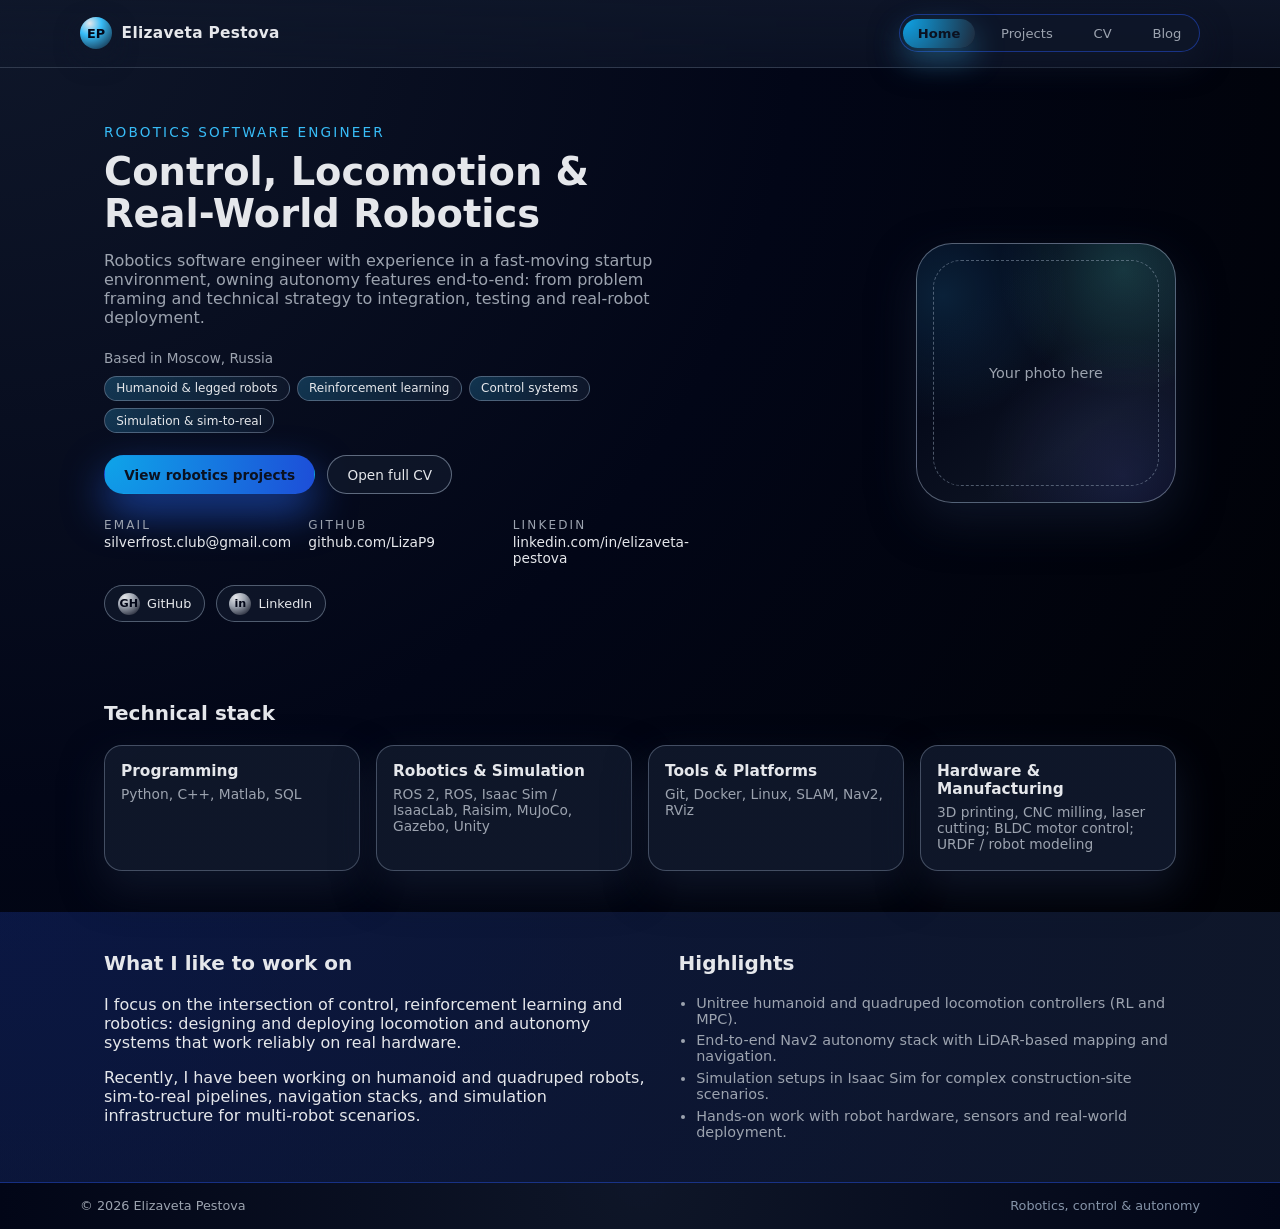
==== index.html @ 4b264453 "Add personal site pages" ====
<!DOCTYPE html>
<html lang="en">
  <head>
    <meta charset="UTF-8" />
    <meta name="viewport" content="width=device-width, initial-scale=1.0" />
    <title>Elizaveta Pestova | Robotics Software Engineer</title>
    <link rel="stylesheet" href="assets/css/style.css" />
  </head>
  <body>
    <header class="site-header">
      <div class="container header-content">
        <div class="logo">
          <span class="logo-mark">EP</span>
          <span class="logo-text">Elizaveta Pestova</span>
        </div>
        <nav class="main-nav">
          <a href="index.html" class="nav-link active">Home</a>
          <a href="projects.html" class="nav-link">Projects</a>
          <a href="cv.html" class="nav-link">CV</a>
          <a href="blog.html" class="nav-link">Blog</a>
        </nav>
      </div>
    </header>

    <main>
      <section class="hero">
        <div class="container hero-content">
          <div class="hero-text">
            <p class="hero-kicker">Robotics Software Engineer</p>
            <h1>Control, Locomotion &amp; Real-World Robotics</h1>
            <p class="hero-summary">
              Robotics software engineer with experience in a fast-moving startup environment,
              owning autonomy features end-to-end: from problem framing and technical strategy
              to integration, testing and real-robot deployment.
            </p>
            <div class="hero-meta">
              <div class="hero-location">Based in Moscow, Russia</div>
              <div class="hero-tags">
                <span class="tag">Humanoid &amp; legged robots</span>
                <span class="tag">Reinforcement learning</span>
                <span class="tag">Control systems</span>
                <span class="tag">Simulation &amp; sim-to-real</span>
              </div>
            </div>
            <div class="hero-actions">
              <a href="projects.html" class="btn primary">View robotics projects</a>
              <a href="cv.html" class="btn secondary">Open full CV</a>
            </div>
            <div class="hero-contact">
              <div class="contact-item">
                <span class="contact-label">Email</span>
                <a href="mailto:silverfrost.club@gmail.com" class="contact-value">
                  silverfrost.club@gmail.com
                </a>
              </div>
              <div class="contact-item">
                <span class="contact-label">GitHub</span>
                <a
                  href="https://github.com/LizaP9"
                  target="_blank"
                  rel="noopener noreferrer"
                  class="contact-value"
                >
                  github.com/LizaP9
                </a>
              </div>
              <div class="contact-item">
                <span class="contact-label">LinkedIn</span>
                <a
                  href="https://www.linkedin.com/in/elizaveta-pestova"
                  target="_blank"
                  rel="noopener noreferrer"
                  class="contact-value"
                >
                  linkedin.com/in/elizaveta-pestova
                </a>
              </div>
            </div>
            <div class="social-links">
              <a
                href="https://github.com/LizaP9"
                target="_blank"
                rel="noopener noreferrer"
                class="icon-link"
                aria-label="GitHub"
              >
                <span class="icon-circle">GH</span>
                <span class="icon-text">GitHub</span>
              </a>
              <a
                href="https://www.linkedin.com/in/elizaveta-pestova"
                target="_blank"
                rel="noopener noreferrer"
                class="icon-link"
                aria-label="LinkedIn"
              >
                <span class="icon-circle">in</span>
                <span class="icon-text">LinkedIn</span>
              </a>
            </div>
          </div>
          <div class="hero-photo-wrapper">
            <div class="hero-photo-placeholder">
              <span>Your photo here</span>
            </div>
          </div>
        </div>
      </section>

      <section class="section" id="stack">
        <div class="container">
          <h2 class="section-title">Technical stack</h2>
          <div class="stack-grid">
            <div class="stack-card">
              <h3>Programming</h3>
              <p>Python, C++, Matlab, SQL</p>
            </div>
            <div class="stack-card">
              <h3>Robotics &amp; Simulation</h3>
              <p>ROS 2, ROS, Isaac Sim / IsaacLab, Raisim, MuJoCo, Gazebo, Unity</p>
            </div>
            <div class="stack-card">
              <h3>Tools &amp; Platforms</h3>
              <p>Git, Docker, Linux, SLAM, Nav2, RViz</p>
            </div>
            <div class="stack-card">
              <h3>Hardware &amp; Manufacturing</h3>
              <p>3D printing, CNC milling, laser cutting; BLDC motor control; URDF / robot modeling</p>
            </div>
          </div>
        </div>
      </section>

      <section class="section section-muted">
        <div class="container two-column">
          <div>
            <h2 class="section-title">What I like to work on</h2>
            <p>
              I focus on the intersection of control, reinforcement learning and robotics: designing
              and deploying locomotion and autonomy systems that work reliably on real hardware.
            </p>
            <p>
              Recently, I have been working on humanoid and quadruped robots, sim-to-real pipelines,
              navigation stacks, and simulation infrastructure for multi-robot scenarios.
            </p>
          </div>
          <div>
            <h2 class="section-title">Highlights</h2>
            <ul class="highlights-list">
              <li>Unitree humanoid and quadruped locomotion controllers (RL and MPC).</li>
              <li>End-to-end Nav2 autonomy stack with LiDAR-based mapping and navigation.</li>
              <li>Simulation setups in Isaac Sim for complex construction-site scenarios.</li>
              <li>Hands-on work with robot hardware, sensors and real-world deployment.</li>
            </ul>
          </div>
        </div>
      </section>
    </main>

    <footer class="site-footer">
      <div class="container footer-content">
        <span>&copy; <span id="year"></span> Elizaveta Pestova</span>
        <span class="footer-note">Robotics, control &amp; autonomy</span>
      </div>
    </footer>

    <script>
      const yearEl = document.getElementById("year");
      if (yearEl) {
        yearEl.textContent = new Date().getFullYear();
      }
    </script>
  </body>
</html>
---- assets/css/style.css ----
:root {
  --bg: #050816;
  --bg-elevated: #0b1020;
  --bg-muted: #0f172a;
  --accent: #38bdf8;
  --accent-soft: rgba(56, 189, 248, 0.12);
  --accent-strong: #0ea5e9;
  --text: #e5e7eb;
  --text-muted: #9ca3af;
  --border-subtle: rgba(148, 163, 184, 0.3);
  --shadow-soft: 0 18px 45px rgba(15, 23, 42, 0.85);
  --radius-lg: 18px;
  --radius-full: 999px;
}

*,
*::before,
*::after {
  box-sizing: border-box;
}

html,
body {
  margin: 0;
  padding: 0;
  font-family: system-ui, -apple-system, BlinkMacSystemFont, "SF Pro Text", sans-serif;
  background: radial-gradient(circle at top left, #0f172a 0, #020617 45%, #000 100%);
  color: var(--text);
  -webkit-font-smoothing: antialiased;
}

body {
  min-height: 100vh;
  display: flex;
  flex-direction: column;
}

a {
  color: var(--accent);
  text-decoration: none;
}

a:hover {
  text-decoration: underline;
}

.container {
  width: 100%;
  max-width: 1120px;
  margin: 0 auto;
  padding: 0 1.5rem;
}

.site-header {
  position: sticky;
  top: 0;
  z-index: 20;
  backdrop-filter: blur(20px);
  background: linear-gradient(to bottom, rgba(15, 23, 42, 0.9), rgba(15, 23, 42, 0.65));
  border-bottom: 1px solid rgba(148, 163, 184, 0.25);
}

.header-content {
  display: flex;
  align-items: center;
  justify-content: space-between;
  padding: 0.9rem 0;
}

.logo {
  display: flex;
  align-items: center;
  gap: 0.6rem;
}

.logo-mark {
  width: 32px;
  height: 32px;
  border-radius: var(--radius-full);
  background: radial-gradient(circle at 30% 20%, #e5e7eb, #38bdf8 35%, #0f172a 100%);
  display: flex;
  align-items: center;
  justify-content: center;
  font-size: 0.8rem;
  font-weight: 700;
  color: #020617;
  box-shadow: 0 0 0 1px rgba(15, 23, 42, 0.8), 0 10px 25px rgba(15, 23, 42, 0.9);
}

.logo-text {
  font-weight: 600;
  letter-spacing: 0.02em;
  font-size: 0.96rem;
}

.main-nav {
  display: flex;
  gap: 0.75rem;
  padding: 0.2rem;
  border-radius: var(--radius-full);
  background: rgba(15, 23, 42, 0.85);
  border: 1px solid rgba(30, 64, 175, 0.7);
  box-shadow: 0 12px 30px rgba(15, 23, 42, 0.9);
}

.nav-link {
  position: relative;
  padding: 0.45rem 0.9rem;
  border-radius: 999px;
  font-size: 0.82rem;
  color: var(--text-muted);
  text-decoration: none;
  transition: color 0.18s ease, background 0.18s ease, transform 0.18s ease;
}

.nav-link:hover {
  color: var(--text);
  background: rgba(15, 23, 42, 0.9);
  transform: translateY(-1px);
}

.nav-link.active {
  background: radial-gradient(circle at top left, var(--accent-strong), #1e293b);
  color: #0b1120;
  font-weight: 600;
  box-shadow: 0 12px 30px rgba(56, 189, 248, 0.35);
}

.hero {
  padding: 3.5rem 0 2.5rem;
}

.hero-content {
  display: grid;
  grid-template-columns: minmax(0, 3fr) minmax(0, 2.2fr);
  gap: 2.75rem;
  align-items: center;
}

.hero-kicker {
  font-size: 0.85rem;
  text-transform: uppercase;
  letter-spacing: 0.16em;
  color: var(--accent);
  margin: 0 0 0.7rem;
}

.hero h1 {
  font-size: clamp(2.1rem, 3vw, 2.6rem);
  line-height: 1.1;
  margin: 0 0 1rem;
}

.hero-summary {
  margin: 0 0 1.4rem;
  color: var(--text-muted);
  max-width: 36rem;
}

.hero-meta {
  margin-bottom: 1.4rem;
}

.hero-location {
  font-size: 0.85rem;
  color: var(--text-muted);
  margin-bottom: 0.65rem;
}

.hero-tags {
  display: flex;
  flex-wrap: wrap;
  gap: 0.45rem;
}

.tag {
  padding: 0.28rem 0.7rem;
  border-radius: 999px;
  border: 1px solid rgba(148, 163, 184, 0.45);
  background: radial-gradient(circle at top left, rgba(56, 189, 248, 0.24), rgba(15, 23, 42, 0.95));
  font-size: 0.75rem;
  color: var(--text);
}

.hero-actions {
  display: flex;
  flex-wrap: wrap;
  gap: 0.75rem;
  margin-bottom: 1.5rem;
}

.btn {
  display: inline-flex;
  align-items: center;
  justify-content: center;
  padding: 0.65rem 1.2rem;
  border-radius: 999px;
  font-size: 0.85rem;
  border: 1px solid transparent;
  cursor: pointer;
  text-decoration: none;
  transition: transform 0.18s ease, box-shadow 0.18s ease, background 0.18s ease, border-color 0.18s ease;
}

.btn.primary {
  background: radial-gradient(circle at top left, var(--accent-strong), #1d4ed8);
  color: #0b1120;
  font-weight: 600;
  box-shadow: 0 18px 40px rgba(37, 99, 235, 0.6);
}

.btn.primary:hover {
  transform: translateY(-1px);
  box-shadow: 0 22px 50px rgba(37, 99, 235, 0.75);
}

.btn.secondary {
  background: rgba(15, 23, 42, 0.9);
  color: var(--text);
  border-color: rgba(148, 163, 184, 0.6);
}

.btn.secondary:hover {
  background: rgba(15, 23, 42, 1);
  transform: translateY(-1px);
  box-shadow: 0 14px 32px rgba(15, 23, 42, 0.8);
}

.hero-contact {
  display: grid;
  grid-template-columns: repeat(auto-fit, minmax(180px, 1fr));
  gap: 0.75rem 1.25rem;
  margin-bottom: 1.2rem;
}

.contact-item {
  display: flex;
  flex-direction: column;
  gap: 0.1rem;
}

.contact-label {
  font-size: 0.75rem;
  text-transform: uppercase;
  letter-spacing: 0.18em;
  color: var(--text-muted);
}

.contact-value {
  font-size: 0.86rem;
  color: var(--text);
}

.social-links {
  display: flex;
  flex-wrap: wrap;
  gap: 0.65rem;
}

.icon-link {
  display: inline-flex;
  align-items: center;
  gap: 0.45rem;
  padding: 0.42rem 0.8rem;
  border-radius: 999px;
  background: rgba(15, 23, 42, 0.9);
  border: 1px solid rgba(148, 163, 184, 0.5);
  text-decoration: none;
  font-size: 0.8rem;
  color: var(--text);
  transition: background 0.18s ease, transform 0.18s ease, box-shadow 0.18s ease;
}

.icon-link:hover {
  background: rgba(15, 23, 42, 1);
  transform: translateY(-1px);
  box-shadow: 0 12px 30px rgba(15, 23, 42, 0.9);
}

.icon-circle {
  width: 22px;
  height: 22px;
  border-radius: 999px;
  background: radial-gradient(circle at 30% 20%, #e5e7eb, #9ca3af 40%, #020617 100%);
  display: flex;
  align-items: center;
  justify-content: center;
  font-size: 0.7rem;
  font-weight: 700;
  color: #020617;
}

.icon-text {
  font-size: 0.8rem;
}

.hero-photo-wrapper {
  display: flex;
  justify-content: flex-end;
}

.hero-photo-placeholder {
  width: 260px;
  height: 260px;
  border-radius: 36px;
  background:
    radial-gradient(circle at 10% 20%, rgba(56, 189, 248, 0.15), transparent 40%),
    radial-gradient(circle at 80% 10%, rgba(94, 234, 212, 0.2), transparent 40%),
    radial-gradient(circle at 80% 90%, rgba(129, 140, 248, 0.15), transparent 45%),
    linear-gradient(145deg, #020617, #020617 22%, #0b1120 70%, #020617 100%);
  border: 1px solid rgba(148, 163, 184, 0.55);
  box-shadow: var(--shadow-soft);
  display: flex;
  align-items: center;
  justify-content: center;
  overflow: hidden;
  position: relative;
}

.hero-photo-placeholder::before {
  content: "";
  position: absolute;
  inset: 16px;
  border-radius: 28px;
  border: 1px dashed rgba(148, 163, 184, 0.5);
}

.hero-photo-placeholder span {
  position: relative;
  z-index: 1;
  font-size: 0.9rem;
  color: var(--text-muted);
}

.section {
  padding: 2.4rem 0 2.6rem;
}

.section-muted {
  background: radial-gradient(circle at top left, rgba(30, 64, 175, 0.3), rgba(15, 23, 42, 0.98));
}

.section-title {
  font-size: 1.25rem;
  margin: 0 0 1.25rem;
}

.stack-grid {
  display: grid;
  grid-template-columns: repeat(auto-fit, minmax(220px, 1fr));
  gap: 1rem;
}

.stack-card {
  border-radius: 18px;
  padding: 1rem 1rem 1.1rem;
  background: linear-gradient(145deg, rgba(15, 23, 42, 0.96), rgba(15, 23, 42, 0.98));
  border: 1px solid rgba(148, 163, 184, 0.4);
  box-shadow: 0 18px 40px rgba(15, 23, 42, 0.9);
}

.stack-card h3 {
  margin: 0 0 0.4rem;
  font-size: 0.96rem;
}

.stack-card p {
  margin: 0;
  font-size: 0.86rem;
  color: var(--text-muted);
}

.two-column {
  display: grid;
  grid-template-columns: minmax(0, 1.2fr) minmax(0, 1.1fr);
  gap: 2rem;
}

.highlights-list {
  padding-left: 1.1rem;
  margin: 0;
  color: var(--text-muted);
  font-size: 0.9rem;
}

.highlights-list li + li {
  margin-top: 0.35rem;
}

.page-hero {
  padding: 2.8rem 0 1.6rem;
}

.page-hero h1 {
  margin: 0 0 0.6rem;
  font-size: 1.8rem;
}

.page-hero-subtitle {
  margin: 0;
  max-width: 40rem;
  color: var(--text-muted);
}

.projects-grid {
  display: grid;
  grid-template-columns: repeat(auto-fit, minmax(260px, 1fr));
  gap: 1.5rem;
}

.project-card {
  border-radius: var(--radius-lg);
  background: linear-gradient(145deg, rgba(15, 23, 42, 0.95), rgba(15, 23, 42, 0.98));
  border: 1px solid rgba(148, 163, 184, 0.45);
  padding: 1.25rem 1.2rem 1.3rem;
  box-shadow: var(--shadow-soft);
}

.project-tag {
  display: inline-flex;
  align-items: center;
  justify-content: center;
  padding: 0.24rem 0.7rem;
  border-radius: 999px;
  font-size: 0.7rem;
  text-transform: uppercase;
  letter-spacing: 0.16em;
  background: rgba(56, 189, 248, 0.16);
  color: var(--accent);
  border: 1px solid rgba(56, 189, 248, 0.5);
  margin-bottom: 0.75rem;
}

.project-title {
  margin: 0 0 0.25rem;
  font-size: 1.1rem;
}

.project-subtitle {
  margin: 0 0 0.6rem;
  font-size: 0.88rem;
  color: var(--text-muted);
}

.project-card p {
  margin: 0 0 0.7rem;
  font-size: 0.9rem;
  color: var(--text-muted);
}

.project-points {
  margin: 0;
  padding-left: 1.1rem;
  font-size: 0.86rem;
  color: var(--text-muted);
}

.project-points li + li {
  margin-top: 0.35rem;
}

.cv-header-grid {
  display: grid;
  grid-template-columns: minmax(0, 1.7fr) minmax(0, 1.3fr);
  gap: 1.5rem;
  margin-top: 1.3rem;
}

.cv-name {
  font-size: 1.4rem;
  font-weight: 600;
}

.cv-role {
  font-size: 0.96rem;
  margin-top: 0.15rem;
}

.cv-location {
  font-size: 0.85rem;
  color: var(--text-muted);
  margin-top: 0.4rem;
}

.cv-contact {
  display: flex;
  flex-direction: column;
  gap: 0.18rem;
  font-size: 0.86rem;
}

.cv-section {
  max-width: 820px;
}

.cv-entry {
  padding: 1.1rem 1.1rem 1.1rem;
  border-radius: 16px;
  border: 1px solid rgba(148, 163, 184, 0.45);
  background: rgba(15, 23, 42, 0.9);
  box-shadow: 0 14px 36px rgba(15, 23, 42, 0.9);
}

.cv-entry + .cv-entry {
  margin-top: 0.9rem;
}

.cv-entry-header {
  display: flex;
  justify-content: space-between;
  gap: 1.5rem;
  margin-bottom: 0.45rem;
}

.cv-entry-company {
  font-size: 0.9rem;
  color: var(--text-muted);
}

.cv-entry-meta {
  font-size: 0.82rem;
  color: var(--text-muted);
  white-space: nowrap;
}

.cv-entry ul {
  margin: 0.25rem 0 0;
  padding-left: 1.1rem;
  font-size: 0.86rem;
  color: var(--text-muted);
}

.cv-entry ul li + li {
  margin-top: 0.3rem;
}

.publications-list {
  margin: 0;
  padding-left: 1.1rem;
  font-size: 0.88rem;
  color: var(--text-muted);
}

.publications-list li + li {
  margin-top: 0.4rem;
}

.pub-meta {
  display: block;
  font-size: 0.8rem;
  color: var(--accent);
}

.blog-list {
  display: grid;
  gap: 1.25rem;
  max-width: 860px;
}

.blog-card {
  border-radius: var(--radius-lg);
  background: linear-gradient(145deg, rgba(15, 23, 42, 0.95), rgba(15, 23, 42, 0.98));
  border: 1px solid rgba(148, 163, 184, 0.45);
  padding: 1.25rem 1.3rem 1.3rem;
  box-shadow: var(--shadow-soft);
}

.blog-card-featured {
  border-color: rgba(56, 189, 248, 0.65);
  box-shadow: 0 22px 50px rgba(8, 47, 73, 0.95);
}

.blog-meta {
  display: flex;
  flex-wrap: wrap;
  gap: 0.5rem;
  align-items: center;
  margin-bottom: 0.45rem;
}

.blog-date {
  font-size: 0.78rem;
  color: var(--text-muted);
}

.blog-tag {
  font-size: 0.72rem;
  padding: 0.2rem 0.6rem;
  border-radius: 999px;
  background: rgba(56, 189, 248, 0.18);
  color: var(--accent);
  border: 1px solid rgba(56, 189, 248, 0.5);
}

.blog-title {
  margin: 0 0 0.35rem;
  font-size: 1.05rem;
}

.blog-excerpt,
.blog-note {
  margin: 0;
  font-size: 0.9rem;
  color: var(--text-muted);
}

.blog-note {
  margin-top: 0.5rem;
  font-size: 0.85rem;
}

.blog-topics {
  margin: 0.4rem 0 0;
  padding-left: 1.1rem;
  font-size: 0.88rem;
  color: var(--text-muted);
}

.blog-topics li + li {
  margin-top: 0.3rem;
}

.site-footer {
  margin-top: auto;
  border-top: 1px solid rgba(30, 64, 175, 0.7);
  background: radial-gradient(circle at top, rgba(15, 23, 42, 0.95), #020617);
}

.footer-content {
  display: flex;
  align-items: center;
  justify-content: space-between;
  padding: 0.9rem 0 1rem;
  font-size: 0.8rem;
  color: var(--text-muted);
}

.footer-note {
  color: rgba(148, 163, 184, 0.9);
}

@media (max-width: 900px) {
  .hero-content {
    grid-template-columns: minmax(0, 1fr);
  }

  .hero-photo-wrapper {
    order: -1;
    justify-content: flex-start;
  }

  .hero-photo-placeholder {
    width: 220px;
    height: 220px;
  }

  .cv-header-grid {
    grid-template-columns: minmax(0, 1fr);
  }

  .two-column {
    grid-template-columns: minmax(0, 1fr);
  }
}

@media (max-width: 720px) {
  .header-content {
    flex-direction: row;
    align-items: center;
    gap: 0.75rem;
  }

  .main-nav {
    gap: 0.2rem;
  }

  .nav-link {
    padding: 0.38rem 0.7rem;
    font-size: 0.78rem;
  }

  .hero {
    padding-top: 2.6rem;
  }

  .footer-content {
    flex-direction: column;
    gap: 0.25rem;
    text-align: center;
  }
}

@media (max-width: 480px) {
  .hero-actions {
    flex-direction: column;
  }

  .hero-contact {
    grid-template-columns: minmax(0, 1fr);
  }

  .site-header {
    position: static;
  }
}
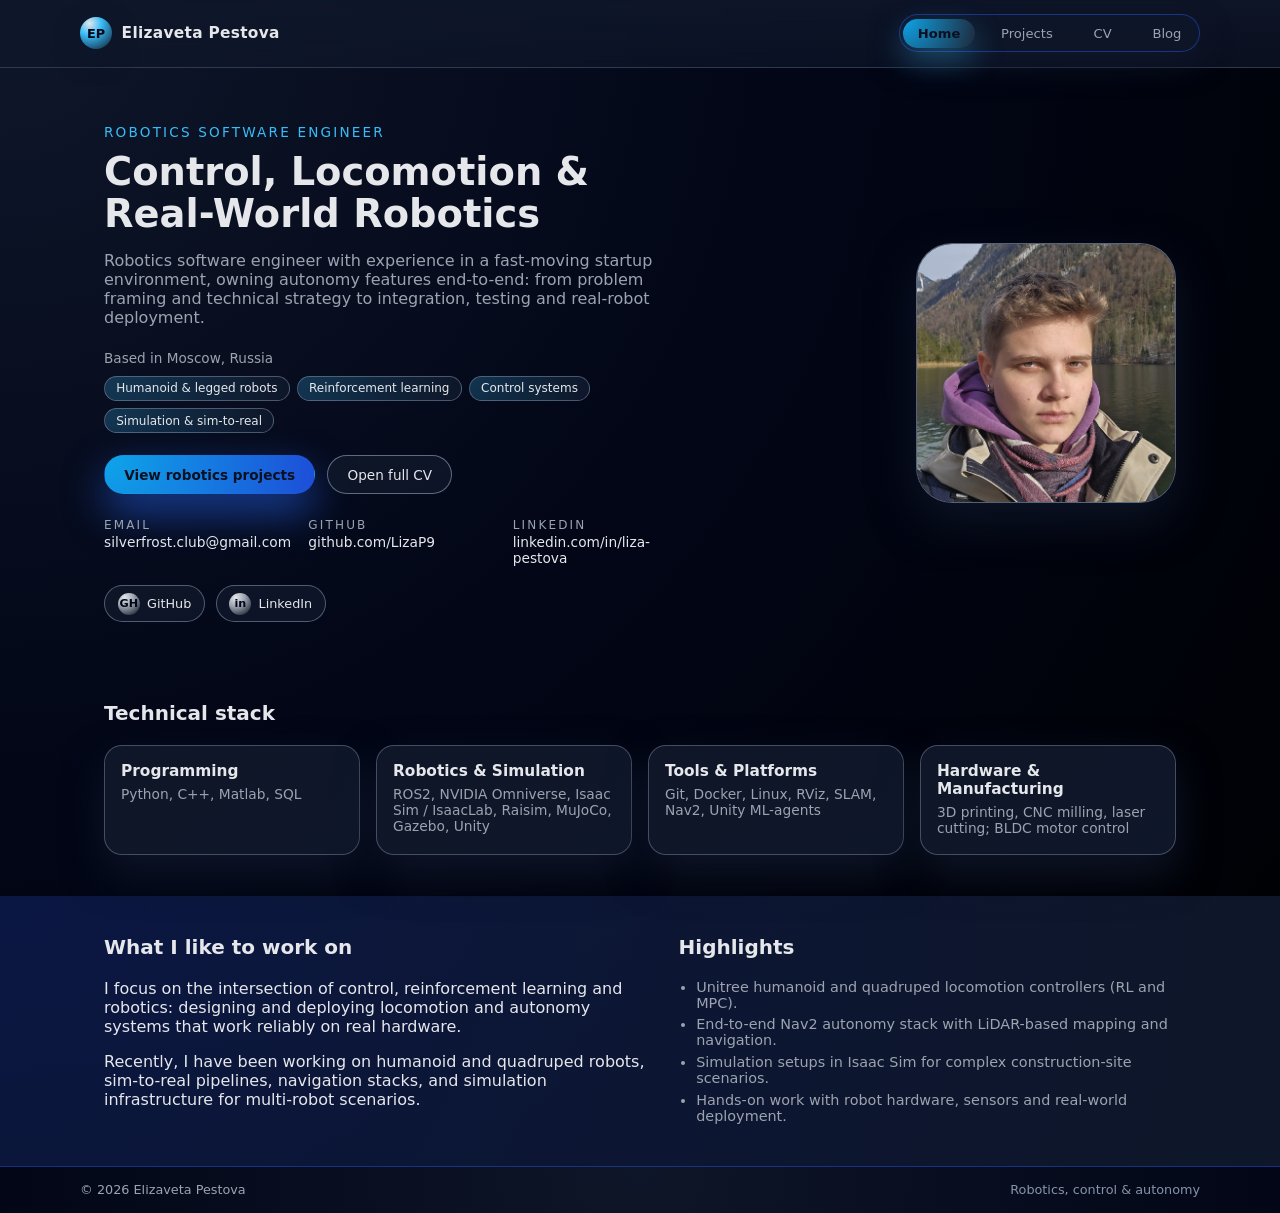
==== commit dcf014bb: "Improved describtion, fixed links and added photo" ====
--- a/index.html
+++ b/index.html
@@ -67,12 +67,12 @@
               <div class="contact-item">
                 <span class="contact-label">LinkedIn</span>
                 <a
-                  href="https://www.linkedin.com/in/elizaveta-pestova"
+                  href="https://www.linkedin.com/in/liza-pestova"
                   target="_blank"
                   rel="noopener noreferrer"
                   class="contact-value"
                 >
-                  linkedin.com/in/elizaveta-pestova
+                  linkedin.com/in/liza-pestova
                 </a>
               </div>
             </div>
@@ -88,7 +88,7 @@
                 <span class="icon-text">GitHub</span>
               </a>
               <a
-                href="https://www.linkedin.com/in/elizaveta-pestova"
+                href="https://www.linkedin.com/in/liza-pestova"
                 target="_blank"
                 rel="noopener noreferrer"
                 class="icon-link"
@@ -101,7 +101,11 @@
           </div>
           <div class="hero-photo-wrapper">
             <div class="hero-photo-placeholder">
-              <span>Your photo here</span>
+              <img
+                src="assets/css/photo 2.jpg"
+                alt="Elizaveta Pestova"
+                class="hero-photo"
+              />
             </div>
           </div>
         </div>
@@ -117,15 +121,15 @@
             </div>
             <div class="stack-card">
               <h3>Robotics &amp; Simulation</h3>
-              <p>ROS 2, ROS, Isaac Sim / IsaacLab, Raisim, MuJoCo, Gazebo, Unity</p>
+              <p>ROS2, NVIDIA Omniverse, Isaac Sim / IsaacLab, Raisim, MuJoCo, Gazebo, Unity</p>
             </div>
             <div class="stack-card">
               <h3>Tools &amp; Platforms</h3>
-              <p>Git, Docker, Linux, SLAM, Nav2, RViz</p>
+              <p>Git, Docker, Linux, RViz, SLAM, Nav2, Unity ML-agents</p>
             </div>
             <div class="stack-card">
               <h3>Hardware &amp; Manufacturing</h3>
-              <p>3D printing, CNC milling, laser cutting; BLDC motor control; URDF / robot modeling</p>
+              <p>3D printing, CNC milling, laser cutting; BLDC motor control</p>
             </div>
           </div>
         </div>
--- a/assets/css/style.css
+++ b/assets/css/style.css
@@ -332,6 +332,15 @@
   color: var(--text-muted);
 }
 
+.hero-photo-placeholder img.hero-photo {
+  width: 100%;
+  height: 100%;
+  object-fit: cover;
+  border-radius: 32px;
+  position: relative;
+  z-index: 1;
+}
+
 .section {
   padding: 2.4rem 0 2.6rem;
 }
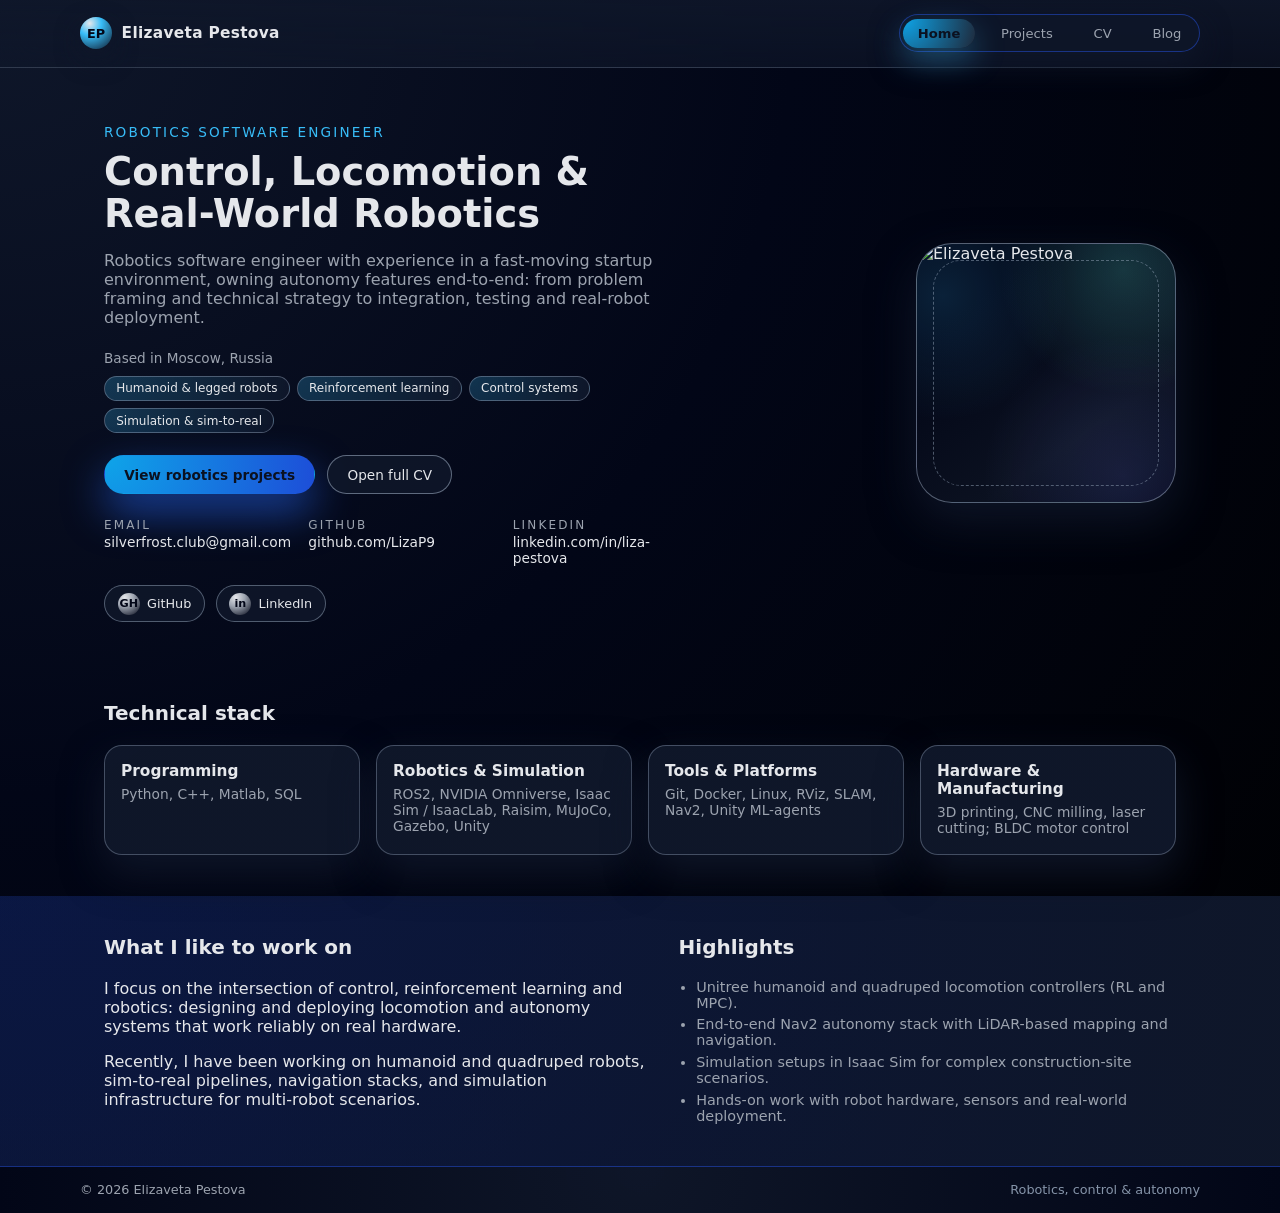
==== commit 6102b7a6: "new photo" ====
--- a/index.html
+++ b/index.html
@@ -102,7 +102,7 @@
           <div class="hero-photo-wrapper">
             <div class="hero-photo-placeholder">
               <img
-                src="assets/css/photo 2.jpg"
+                src="assets/css/photo 1.jpg"
                 alt="Elizaveta Pestova"
                 class="hero-photo"
               />
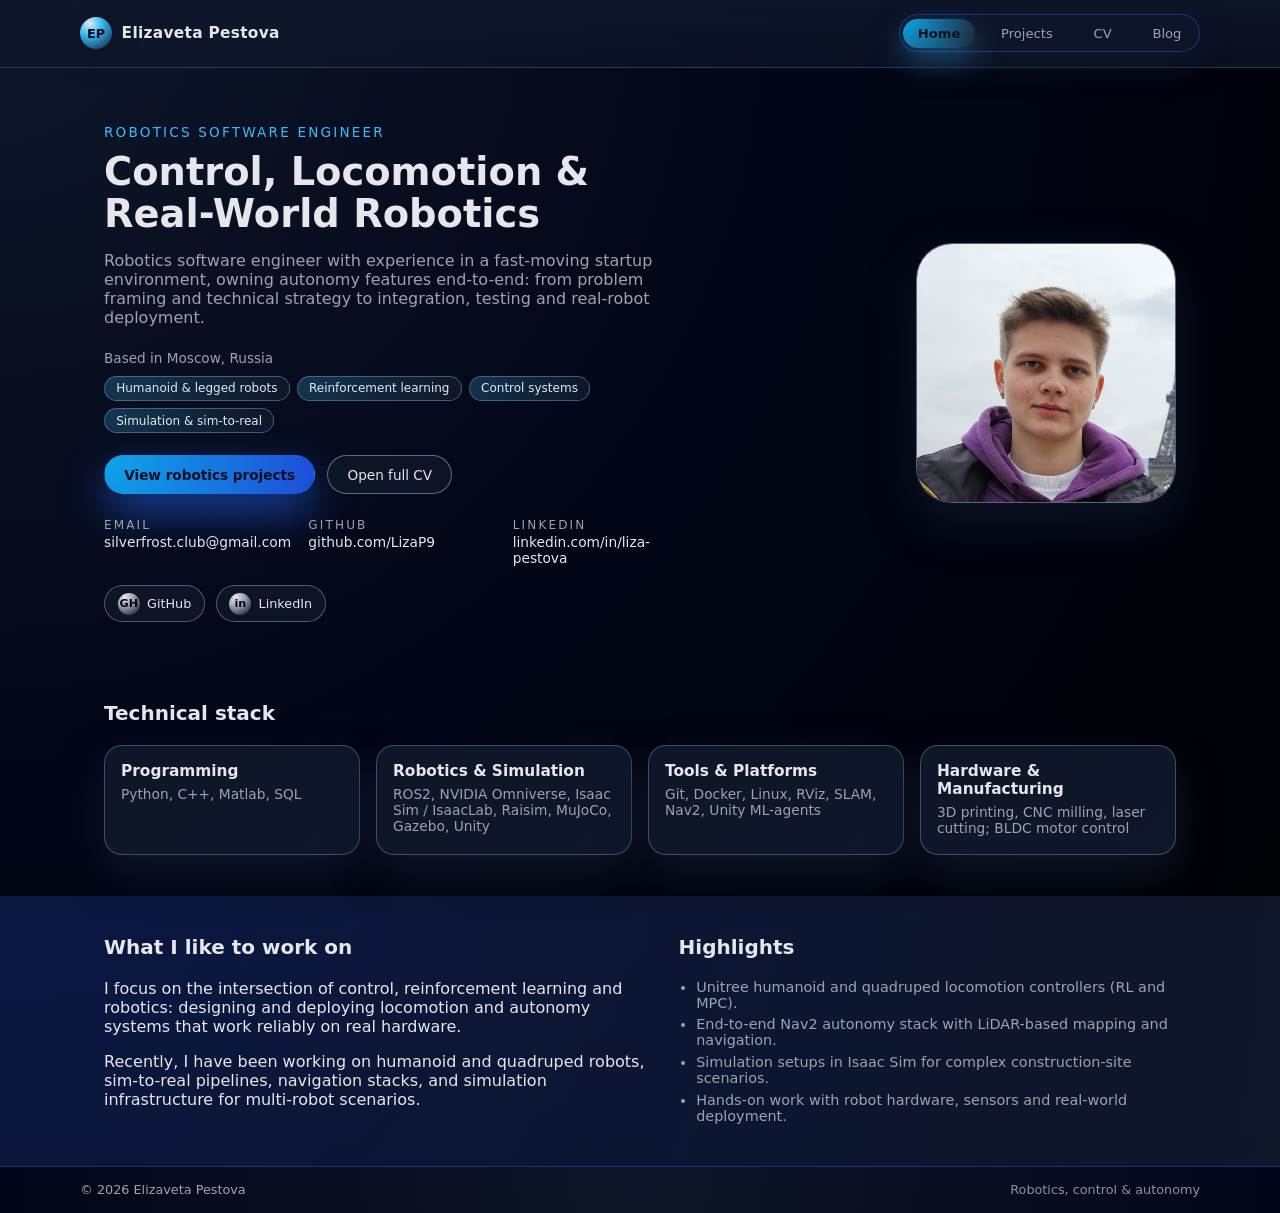
==== commit ac0b2e53: "ашч photo" ====
--- a/index.html
+++ b/index.html
@@ -101,11 +101,7 @@
           </div>
           <div class="hero-photo-wrapper">
             <div class="hero-photo-placeholder">
-              <img
-                src="assets/css/photo 1.jpg"
-                alt="Elizaveta Pestova"
-                class="hero-photo"
-              />
+              <img src="assets/photo 1.jpg" alt="Elizaveta Pestova" class="hero-photo" />
             </div>
           </div>
         </div>
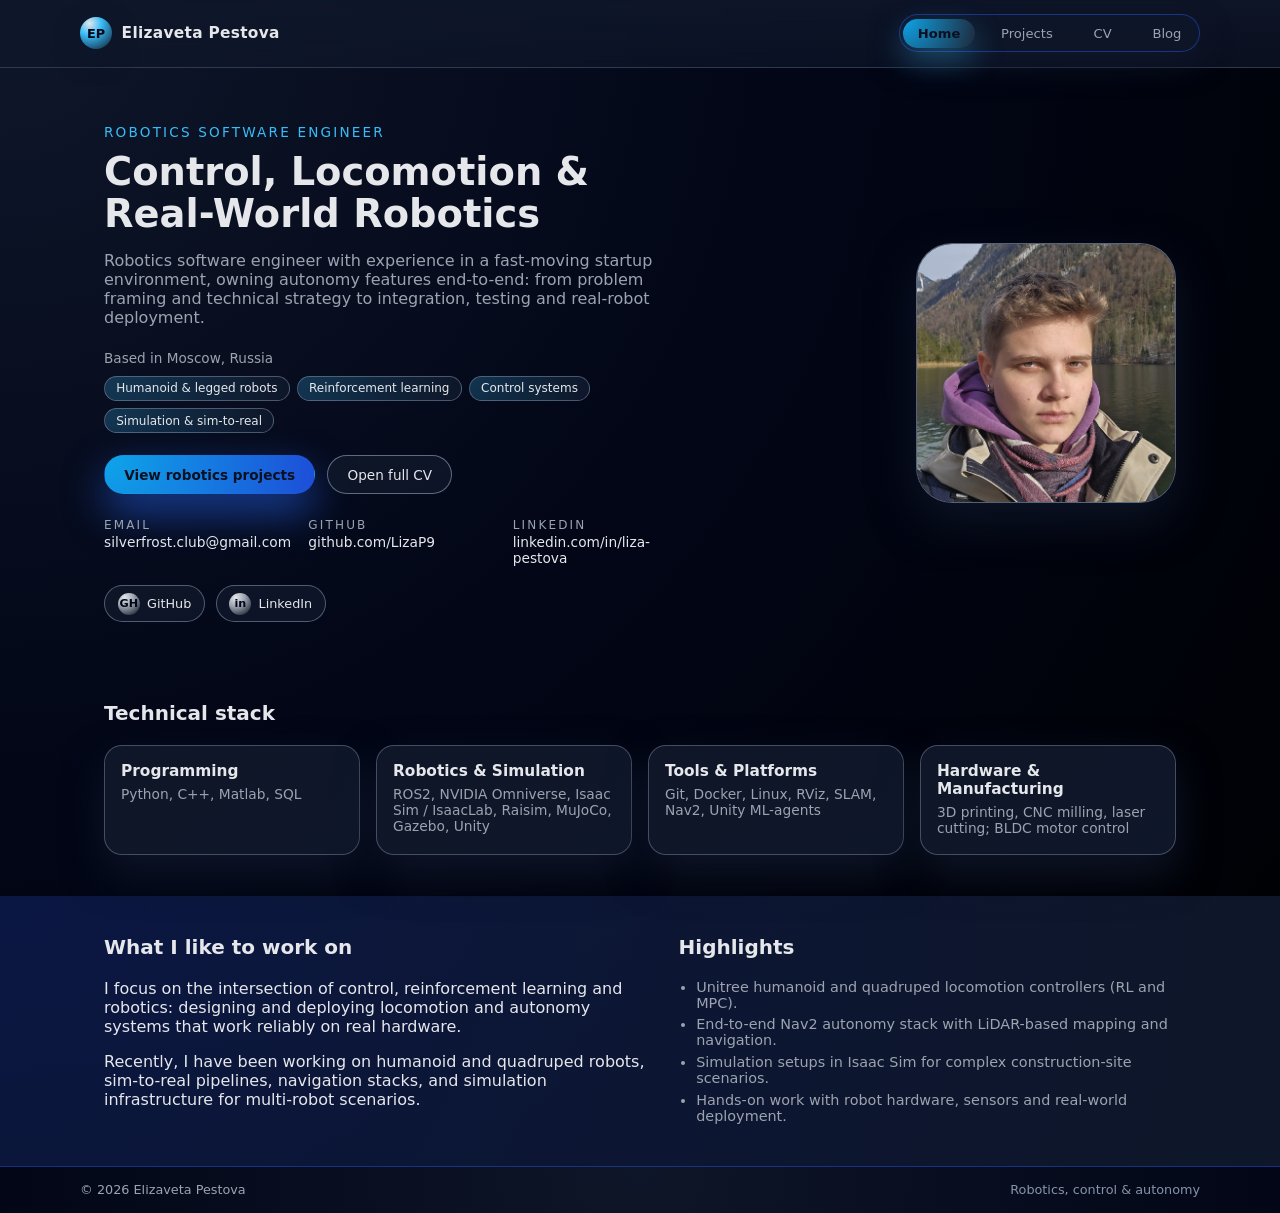
==== commit 882e07dd: "fix photo" ====
--- a/index.html
+++ b/index.html
@@ -101,7 +101,7 @@
           </div>
           <div class="hero-photo-wrapper">
             <div class="hero-photo-placeholder">
-              <img src="assets/photo 1.jpg" alt="Elizaveta Pestova" class="hero-photo" />
+              <img src="assets/photo 2.jpg" alt="Elizaveta Pestova" class="hero-photo" />
             </div>
           </div>
         </div>
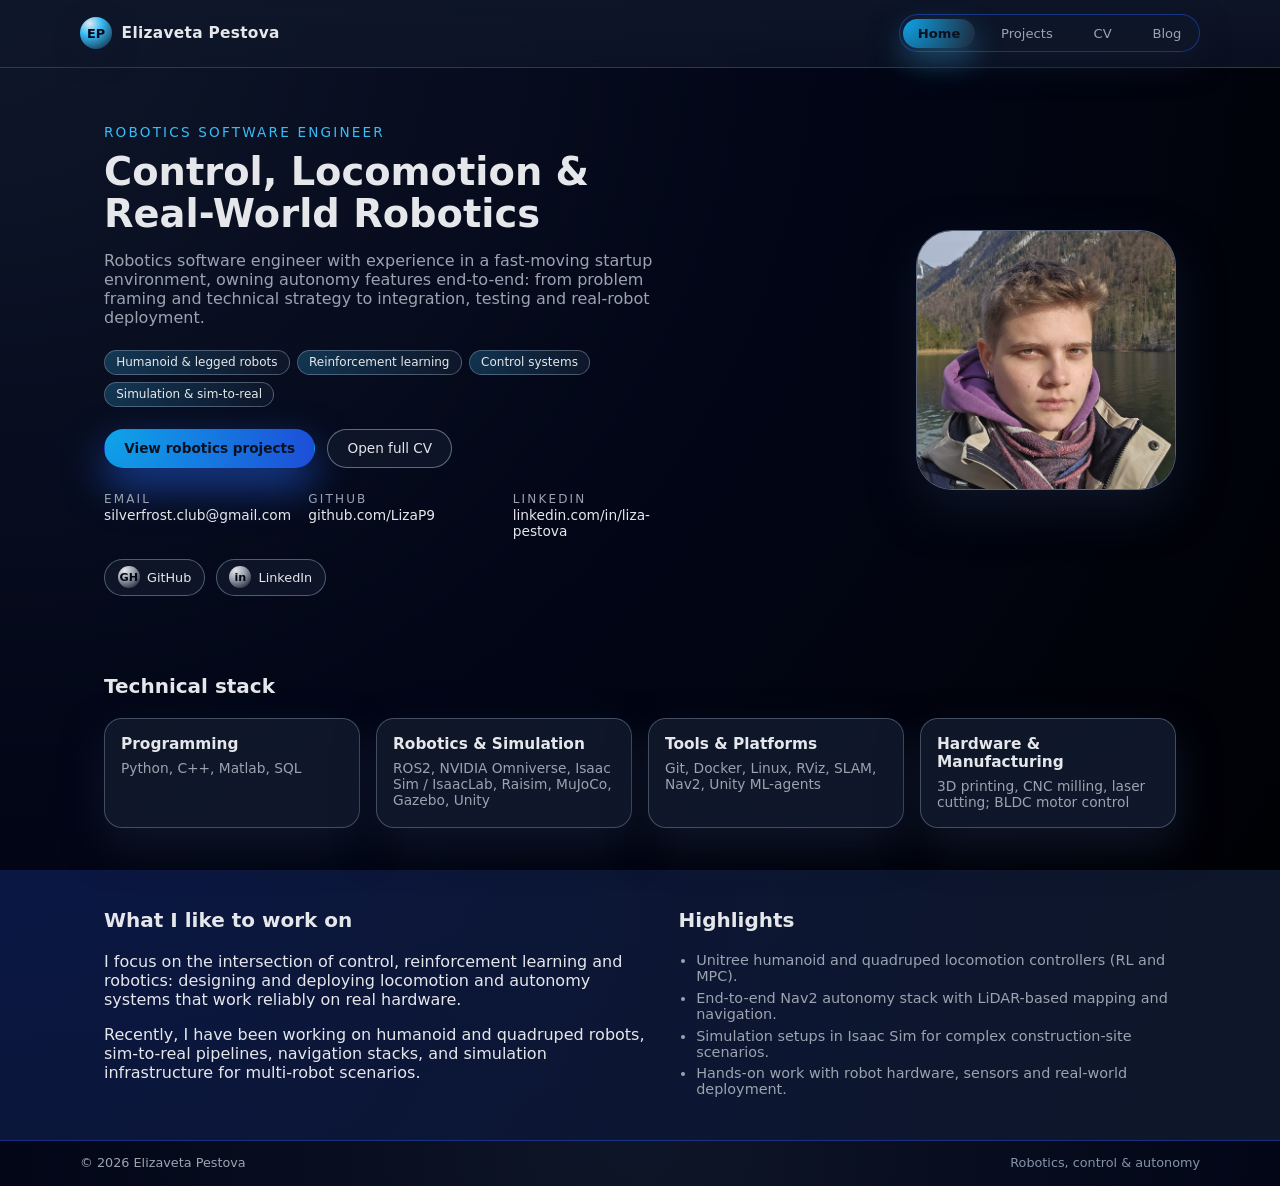
==== commit fa02330b: "Add project dates to project cards, and added case 5" ====
--- a/index.html
+++ b/index.html
@@ -34,7 +34,6 @@
               to integration, testing and real-robot deployment.
             </p>
             <div class="hero-meta">
-              <div class="hero-location">Based in Moscow, Russia</div>
               <div class="hero-tags">
                 <span class="tag">Humanoid &amp; legged robots</span>
                 <span class="tag">Reinforcement learning</span>
--- a/assets/css/style.css
+++ b/assets/css/style.css
@@ -425,6 +425,13 @@
   box-shadow: var(--shadow-soft);
 }
 
+.project-date {
+  font-size: 0.75rem;
+  letter-spacing: 0.06em;
+  color: var(--text-muted);
+  margin: 0 0 0.45rem;
+}
+
 .project-tag {
   display: inline-flex;
   align-items: center;
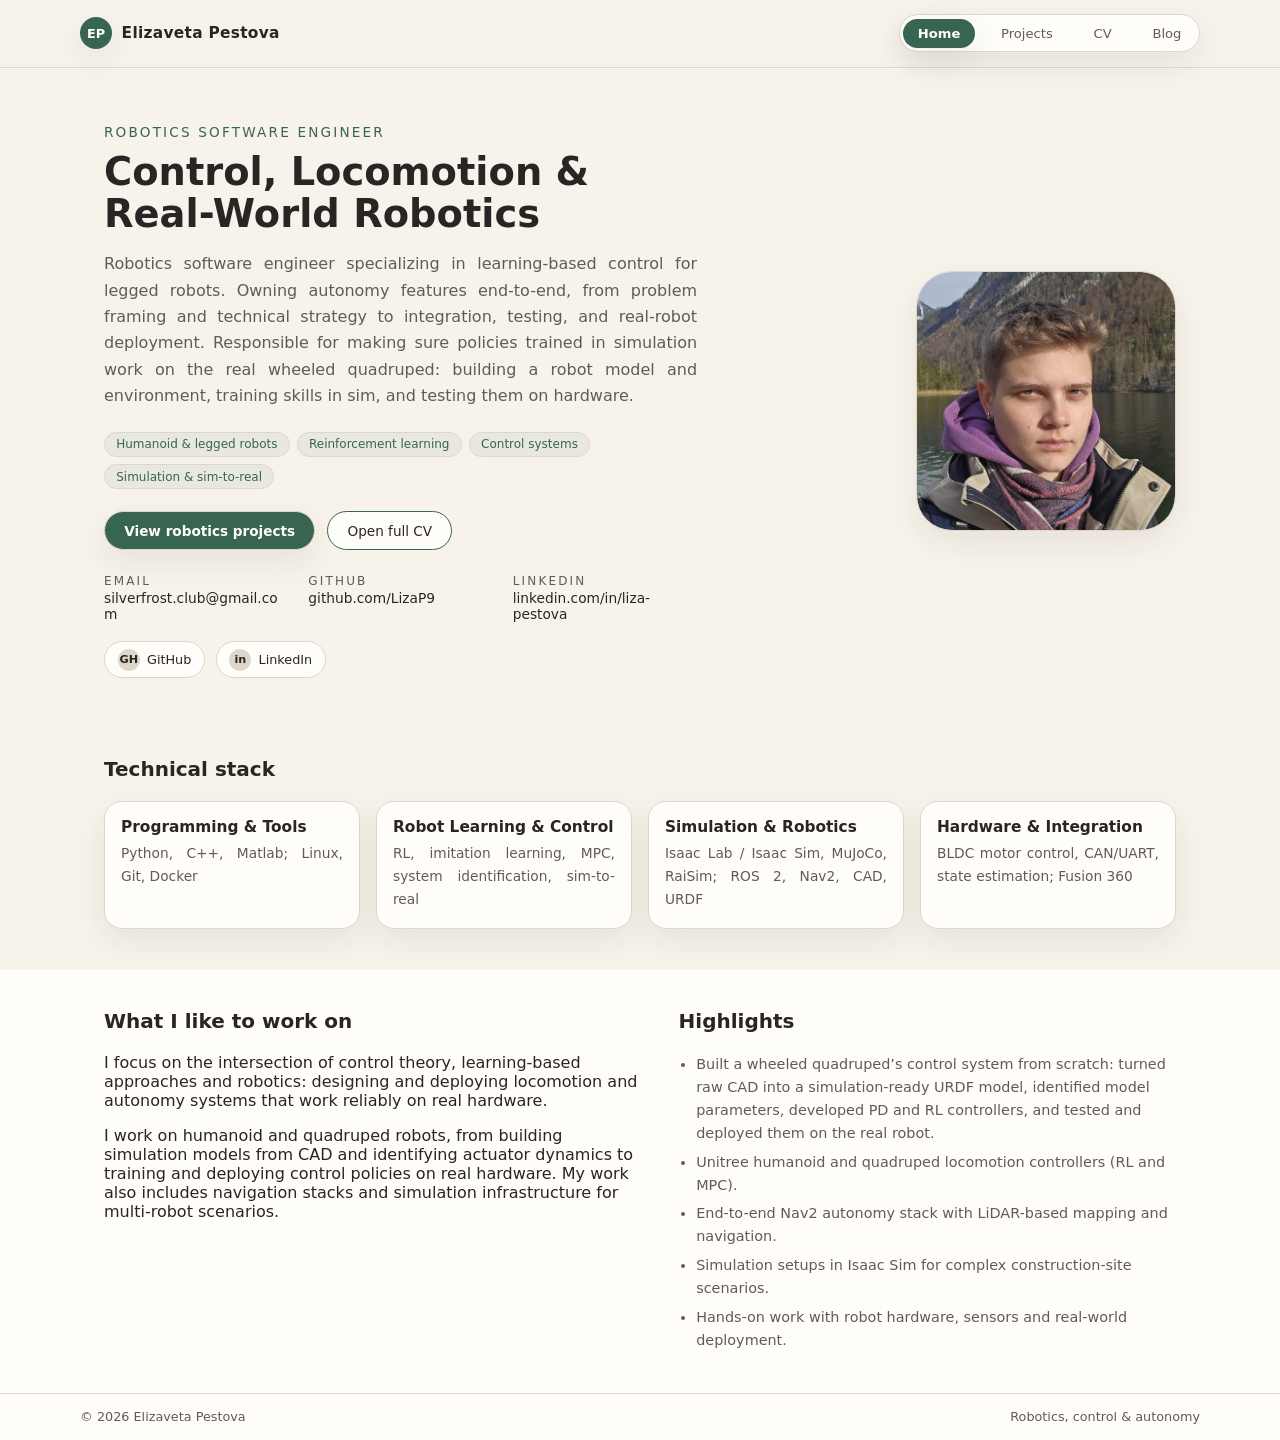
==== commit 629be4ad: "update main page oct.2026" ====
--- a/index.html
+++ b/index.html
@@ -29,9 +29,7 @@
             <p class="hero-kicker">Robotics Software Engineer</p>
             <h1>Control, Locomotion &amp; Real-World Robotics</h1>
             <p class="hero-summary">
-              Robotics software engineer with experience in a fast-moving startup environment,
-              owning autonomy features end-to-end: from problem framing and technical strategy
-              to integration, testing and real-robot deployment.
+              Robotics software engineer specializing in learning-based control for legged robots. Owning autonomy features end-to-end, from problem framing and technical strategy to integration, testing, and real-robot deployment. Responsible for making sure policies trained in simulation work on the real wheeled quadruped: building a robot model and environment, training skills in sim, and testing them on hardware.
             </p>
             <div class="hero-meta">
               <div class="hero-tags">
@@ -111,20 +109,20 @@
           <h2 class="section-title">Technical stack</h2>
           <div class="stack-grid">
             <div class="stack-card">
-              <h3>Programming</h3>
-              <p>Python, C++, Matlab, SQL</p>
+              <h3>Programming &amp; Tools</h3>
+              <p>Python, C++, Matlab; Linux, Git, Docker</p>
             </div>
             <div class="stack-card">
-              <h3>Robotics &amp; Simulation</h3>
-              <p>ROS2, NVIDIA Omniverse, Isaac Sim / IsaacLab, Raisim, MuJoCo, Gazebo, Unity</p>
+              <h3>Robot Learning &amp; Control</h3>
+              <p>RL, imitation learning, MPC, system identification, sim-to-real</p>
             </div>
             <div class="stack-card">
-              <h3>Tools &amp; Platforms</h3>
-              <p>Git, Docker, Linux, RViz, SLAM, Nav2, Unity ML-agents</p>
+              <h3>Simulation &amp; Robotics</h3>
+              <p>Isaac Lab / Isaac Sim, MuJoCo, RaiSim; ROS 2, Nav2, CAD, URDF</p>
             </div>
             <div class="stack-card">
-              <h3>Hardware &amp; Manufacturing</h3>
-              <p>3D printing, CNC milling, laser cutting; BLDC motor control</p>
+              <h3>Hardware &amp; Integration</h3>
+              <p>BLDC motor control, CAN/UART, state estimation; Fusion 360</p>
             </div>
           </div>
         </div>
@@ -135,17 +133,16 @@
           <div>
             <h2 class="section-title">What I like to work on</h2>
             <p>
-              I focus on the intersection of control, reinforcement learning and robotics: designing
-              and deploying locomotion and autonomy systems that work reliably on real hardware.
+              I focus on the intersection of control theory, learning-based approaches and robotics: designing and deploying locomotion and autonomy systems that work reliably on real hardware.
             </p>
             <p>
-              Recently, I have been working on humanoid and quadruped robots, sim-to-real pipelines,
-              navigation stacks, and simulation infrastructure for multi-robot scenarios.
+              I work on humanoid and quadruped robots, from building simulation models from CAD and identifying actuator dynamics to training and deploying control policies on real hardware. My work also includes navigation stacks and simulation infrastructure for multi-robot scenarios.
             </p>
           </div>
           <div>
             <h2 class="section-title">Highlights</h2>
             <ul class="highlights-list">
+              <li>Built a wheeled quadruped’s control system from scratch: turned raw CAD into a simulation-ready URDF model, identified model parameters, developed PD and RL controllers, and tested and deployed them on the real robot.</li>
               <li>Unitree humanoid and quadruped locomotion controllers (RL and MPC).</li>
               <li>End-to-end Nav2 autonomy stack with LiDAR-based mapping and navigation.</li>
               <li>Simulation setups in Isaac Sim for complex construction-site scenarios.</li>
--- a/assets/css/style.css
+++ b/assets/css/style.css
@@ -1,108 +1,96 @@
 :root {
-  --bg: #050816;
-  --bg-elevated: #0b1020;
-  --bg-muted: #0f172a;
-  --accent: #38bdf8;
-  --accent-soft: rgba(56, 189, 248, 0.12);
-  --accent-strong: #0ea5e9;
-  --text: #e5e7eb;
-  --text-muted: #9ca3af;
-  --border-subtle: rgba(148, 163, 184, 0.3);
-  --shadow-soft: 0 18px 45px rgba(15, 23, 42, 0.85);
+  color-scheme: light;
+  --bg: #f7f3eb;
+  --bg-elevated: #fffdfa;
+  --bg-muted: #f7f3eb;
+  --accent: #386452;
+  --accent-soft: rgba(56, 100, 82, 0.08);
+  --accent-strong: #386452;
+  --text: #292524;
+  --text-muted: #625b52;
+  --border-subtle: #ded6ca;
+  --shadow-soft: 0 12px 32px rgba(41, 37, 36, 0.08);
   --radius-lg: 18px;
   --radius-full: 999px;
 }
-
 *,
 *::before,
 *::after {
   box-sizing: border-box;
 }
-
 html,
 body {
   margin: 0;
   padding: 0;
   font-family: system-ui, -apple-system, BlinkMacSystemFont, "SF Pro Text", sans-serif;
-  background: radial-gradient(circle at top left, #0f172a 0, #020617 45%, #000 100%);
+  background: var(--bg);
   color: var(--text);
   -webkit-font-smoothing: antialiased;
 }
-
 body {
   min-height: 100vh;
   display: flex;
   flex-direction: column;
 }
-
 a {
   color: var(--accent);
   text-decoration: none;
 }
-
 a:hover {
   text-decoration: underline;
 }
-
 .container {
   width: 100%;
   max-width: 1120px;
   margin: 0 auto;
   padding: 0 1.5rem;
 }
-
 .site-header {
   position: sticky;
   top: 0;
   z-index: 20;
   backdrop-filter: blur(20px);
-  background: linear-gradient(to bottom, rgba(15, 23, 42, 0.9), rgba(15, 23, 42, 0.65));
-  border-bottom: 1px solid rgba(148, 163, 184, 0.25);
-}
-
+  background: var(--bg);
+  border-bottom: 1px solid var(--border-subtle);
+}
 .header-content {
   display: flex;
   align-items: center;
   justify-content: space-between;
   padding: 0.9rem 0;
 }
-
 .logo {
   display: flex;
   align-items: center;
   gap: 0.6rem;
 }
-
 .logo-mark {
   width: 32px;
   height: 32px;
   border-radius: var(--radius-full);
-  background: radial-gradient(circle at 30% 20%, #e5e7eb, #38bdf8 35%, #0f172a 100%);
+  background: var(--accent);
   display: flex;
   align-items: center;
   justify-content: center;
   font-size: 0.8rem;
   font-weight: 700;
-  color: #020617;
-  box-shadow: 0 0 0 1px rgba(15, 23, 42, 0.8), 0 10px 25px rgba(15, 23, 42, 0.9);
-}
-
+  color: var(--bg-elevated);
+  box-shadow: var(--shadow-soft);
+}
 .logo-text {
   font-weight: 600;
   letter-spacing: 0.02em;
   font-size: 0.96rem;
 }
-
 .main-nav {
   display: flex;
   gap: 0.75rem;
   padding: 0.2rem;
   border-radius: var(--radius-full);
-  background: rgba(15, 23, 42, 0.85);
-  border: 1px solid rgba(30, 64, 175, 0.7);
-  box-shadow: 0 12px 30px rgba(15, 23, 42, 0.9);
-}
-
+  background: var(--bg-elevated);
+  border: 1px solid var(--border-subtle);
+  box-shadow: var(--shadow-soft);
+}
 .nav-link {
   position: relative;
   padding: 0.45rem 0.9rem;
@@ -112,31 +100,26 @@
   text-decoration: none;
   transition: color 0.18s ease, background 0.18s ease, transform 0.18s ease;
 }
-
 .nav-link:hover {
   color: var(--text);
-  background: rgba(15, 23, 42, 0.9);
+  background: var(--accent-soft);
   transform: translateY(-1px);
 }
-
 .nav-link.active {
-  background: radial-gradient(circle at top left, var(--accent-strong), #1e293b);
-  color: #0b1120;
+  background: var(--accent);
+  color: var(--bg-elevated);
   font-weight: 600;
-  box-shadow: 0 12px 30px rgba(56, 189, 248, 0.35);
-}
-
+  box-shadow: var(--shadow-soft);
+}
 .hero {
   padding: 3.5rem 0 2.5rem;
 }
-
 .hero-content {
   display: grid;
   grid-template-columns: minmax(0, 3fr) minmax(0, 2.2fr);
   gap: 2.75rem;
   align-items: center;
 }
-
 .hero-kicker {
   font-size: 0.85rem;
   text-transform: uppercase;
@@ -144,51 +127,43 @@
   color: var(--accent);
   margin: 0 0 0.7rem;
 }
-
 .hero h1 {
   font-size: clamp(2.1rem, 3vw, 2.6rem);
   line-height: 1.1;
   margin: 0 0 1rem;
 }
-
 .hero-summary {
   margin: 0 0 1.4rem;
   color: var(--text-muted);
   max-width: 36rem;
 }
-
 .hero-meta {
   margin-bottom: 1.4rem;
 }
-
 .hero-location {
   font-size: 0.85rem;
   color: var(--text-muted);
   margin-bottom: 0.65rem;
 }
-
 .hero-tags {
   display: flex;
   flex-wrap: wrap;
   gap: 0.45rem;
 }
-
 .tag {
   padding: 0.28rem 0.7rem;
   border-radius: 999px;
-  border: 1px solid rgba(148, 163, 184, 0.45);
-  background: radial-gradient(circle at top left, rgba(56, 189, 248, 0.24), rgba(15, 23, 42, 0.95));
+  border: 1px solid var(--border-subtle);
+  background: var(--accent-soft);
   font-size: 0.75rem;
-  color: var(--text);
-}
-
+  color: var(--accent);
+}
 .hero-actions {
   display: flex;
   flex-wrap: wrap;
   gap: 0.75rem;
   margin-bottom: 1.5rem;
 }
-
 .btn {
   display: inline-flex;
   align-items: center;
@@ -196,119 +171,100 @@
   padding: 0.65rem 1.2rem;
   border-radius: 999px;
   font-size: 0.85rem;
-  border: 1px solid transparent;
+  border: 1px solid var(--border-subtle);
   cursor: pointer;
   text-decoration: none;
   transition: transform 0.18s ease, box-shadow 0.18s ease, background 0.18s ease, border-color 0.18s ease;
 }
-
 .btn.primary {
-  background: radial-gradient(circle at top left, var(--accent-strong), #1d4ed8);
-  color: #0b1120;
+  background: var(--accent);
+  color: var(--bg-elevated);
   font-weight: 600;
-  box-shadow: 0 18px 40px rgba(37, 99, 235, 0.6);
-}
-
+  box-shadow: var(--shadow-soft);
+}
 .btn.primary:hover {
   transform: translateY(-1px);
-  box-shadow: 0 22px 50px rgba(37, 99, 235, 0.75);
-}
-
+  box-shadow: var(--shadow-soft);
+}
 .btn.secondary {
-  background: rgba(15, 23, 42, 0.9);
+  background: var(--bg-elevated);
   color: var(--text);
-  border-color: rgba(148, 163, 184, 0.6);
-}
-
+  border-color: var(--accent);
+}
 .btn.secondary:hover {
-  background: rgba(15, 23, 42, 1);
+  background: var(--accent-soft);
   transform: translateY(-1px);
-  box-shadow: 0 14px 32px rgba(15, 23, 42, 0.8);
-}
-
+  box-shadow: var(--shadow-soft);
+}
 .hero-contact {
   display: grid;
   grid-template-columns: repeat(auto-fit, minmax(180px, 1fr));
   gap: 0.75rem 1.25rem;
   margin-bottom: 1.2rem;
 }
-
 .contact-item {
   display: flex;
   flex-direction: column;
   gap: 0.1rem;
 }
-
 .contact-label {
   font-size: 0.75rem;
   text-transform: uppercase;
   letter-spacing: 0.18em;
   color: var(--text-muted);
 }
-
 .contact-value {
   font-size: 0.86rem;
   color: var(--text);
 }
-
 .social-links {
   display: flex;
   flex-wrap: wrap;
   gap: 0.65rem;
 }
-
 .icon-link {
   display: inline-flex;
   align-items: center;
   gap: 0.45rem;
   padding: 0.42rem 0.8rem;
   border-radius: 999px;
-  background: rgba(15, 23, 42, 0.9);
-  border: 1px solid rgba(148, 163, 184, 0.5);
+  background: var(--bg-elevated);
+  border: 1px solid var(--border-subtle);
   text-decoration: none;
   font-size: 0.8rem;
   color: var(--text);
   transition: background 0.18s ease, transform 0.18s ease, box-shadow 0.18s ease;
 }
-
 .icon-link:hover {
-  background: rgba(15, 23, 42, 1);
+  background: var(--accent-soft);
   transform: translateY(-1px);
-  box-shadow: 0 12px 30px rgba(15, 23, 42, 0.9);
-}
-
+  box-shadow: var(--shadow-soft);
+}
 .icon-circle {
   width: 22px;
   height: 22px;
   border-radius: 999px;
-  background: radial-gradient(circle at 30% 20%, #e5e7eb, #9ca3af 40%, #020617 100%);
+  background: var(--border-subtle);
   display: flex;
   align-items: center;
   justify-content: center;
   font-size: 0.7rem;
   font-weight: 700;
-  color: #020617;
-}
-
+  color: var(--text);
+}
 .icon-text {
   font-size: 0.8rem;
 }
-
 .hero-photo-wrapper {
   display: flex;
   justify-content: flex-end;
 }
-
 .hero-photo-placeholder {
   width: 260px;
   height: 260px;
   border-radius: 36px;
-  background:
-    radial-gradient(circle at 10% 20%, rgba(56, 189, 248, 0.15), transparent 40%),
-    radial-gradient(circle at 80% 10%, rgba(94, 234, 212, 0.2), transparent 40%),
-    radial-gradient(circle at 80% 90%, rgba(129, 140, 248, 0.15), transparent 45%),
-    linear-gradient(145deg, #020617, #020617 22%, #0b1120 70%, #020617 100%);
-  border: 1px solid rgba(148, 163, 184, 0.55);
+  background: var(--bg-elevated);
+  border: 1px solid var(--border-subtle);
   box-shadow: var(--shadow-soft);
   display: flex;
   align-items: center;
@@ -316,22 +272,19 @@
   overflow: hidden;
   position: relative;
 }
-
 .hero-photo-placeholder::before {
   content: "";
   position: absolute;
   inset: 16px;
   border-radius: 28px;
-  border: 1px dashed rgba(148, 163, 184, 0.5);
-}
-
+  border: 1px dashed var(--border-subtle);
+}
 .hero-photo-placeholder span {
   position: relative;
   z-index: 1;
   font-size: 0.9rem;
   color: var(--text-muted);
 }
-
 .hero-photo-placeholder img.hero-photo {
   width: 100%;
   height: 100%;
@@ -340,98 +293,90 @@
   position: relative;
   z-index: 1;
 }
-
 .section {
   padding: 2.4rem 0 2.6rem;
 }
-
 .section-muted {
-  background: radial-gradient(circle at top left, rgba(30, 64, 175, 0.3), rgba(15, 23, 42, 0.98));
-}
-
+  background: var(--bg-elevated);
+}
 .section-title {
   font-size: 1.25rem;
   margin: 0 0 1.25rem;
 }
-
 .stack-grid {
   display: grid;
   grid-template-columns: repeat(auto-fit, minmax(220px, 1fr));
   gap: 1rem;
 }
-
 .stack-card {
   border-radius: 18px;
   padding: 1rem 1rem 1.1rem;
-  background: linear-gradient(145deg, rgba(15, 23, 42, 0.96), rgba(15, 23, 42, 0.98));
-  border: 1px solid rgba(148, 163, 184, 0.4);
-  box-shadow: 0 18px 40px rgba(15, 23, 42, 0.9);
-}
-
+  background: var(--bg-elevated);
+  border: 1px solid var(--border-subtle);
+  box-shadow: var(--shadow-soft);
+}
 .stack-card h3 {
   margin: 0 0 0.4rem;
   font-size: 0.96rem;
 }
-
 .stack-card p {
   margin: 0;
   font-size: 0.86rem;
   color: var(--text-muted);
 }
-
 .two-column {
   display: grid;
   grid-template-columns: minmax(0, 1.2fr) minmax(0, 1.1fr);
   gap: 2rem;
 }
-
 .highlights-list {
   padding-left: 1.1rem;
   margin: 0;
   color: var(--text-muted);
   font-size: 0.9rem;
 }
-
 .highlights-list li + li {
   margin-top: 0.35rem;
 }
-
 .page-hero {
   padding: 2.8rem 0 1.6rem;
 }
-
 .page-hero h1 {
   margin: 0 0 0.6rem;
   font-size: 1.8rem;
 }
-
 .page-hero-subtitle {
   margin: 0;
   max-width: 40rem;
   color: var(--text-muted);
 }
-
 .projects-grid {
   display: grid;
   grid-template-columns: repeat(auto-fit, minmax(260px, 1fr));
   gap: 1.5rem;
 }
-
 .project-card {
   border-radius: var(--radius-lg);
-  background: linear-gradient(145deg, rgba(15, 23, 42, 0.95), rgba(15, 23, 42, 0.98));
-  border: 1px solid rgba(148, 163, 184, 0.45);
+  background: var(--bg-elevated);
+  border: 1px solid var(--border-subtle);
   padding: 1.25rem 1.2rem 1.3rem;
   box-shadow: var(--shadow-soft);
 }
-
+.project-case-row {
+  display: flex;
+  align-items: center;
+  justify-content: space-between;
+  gap: 0.75rem;
+  margin-bottom: 0.75rem;
+}
 .project-date {
   font-size: 0.75rem;
   letter-spacing: 0.06em;
   color: var(--text-muted);
-  margin: 0 0 0.45rem;
-}
-
+  margin: 0;
+  text-align: right;
+  min-width: 0;
+}
 .project-tag {
   display: inline-flex;
   align-items: center;
@@ -441,151 +386,131 @@
   font-size: 0.7rem;
   text-transform: uppercase;
   letter-spacing: 0.16em;
-  background: rgba(56, 189, 248, 0.16);
+  background: var(--accent-soft);
   color: var(--accent);
-  border: 1px solid rgba(56, 189, 248, 0.5);
-  margin-bottom: 0.75rem;
-}
-
+  border: 1px solid var(--border-subtle);
+  margin: 0;
+  flex-shrink: 0;
+}
 .project-title {
   margin: 0 0 0.25rem;
   font-size: 1.1rem;
 }
-
 .project-subtitle {
   margin: 0 0 0.6rem;
   font-size: 0.88rem;
   color: var(--text-muted);
 }
-
 .project-card p {
   margin: 0 0 0.7rem;
   font-size: 0.9rem;
   color: var(--text-muted);
 }
-
+.project-card .project-case-row .project-date {
+  margin-bottom: 0;
+  font-size: 0.75rem;
+}
 .project-points {
   margin: 0;
   padding-left: 1.1rem;
   font-size: 0.86rem;
   color: var(--text-muted);
 }
-
 .project-points li + li {
   margin-top: 0.35rem;
 }
-
 .cv-header-grid {
   display: grid;
   grid-template-columns: minmax(0, 1.7fr) minmax(0, 1.3fr);
   gap: 1.5rem;
   margin-top: 1.3rem;
 }
-
 .cv-name {
   font-size: 1.4rem;
   font-weight: 600;
 }
-
 .cv-role {
   font-size: 0.96rem;
   margin-top: 0.15rem;
 }
-
 .cv-location {
   font-size: 0.85rem;
   color: var(--text-muted);
   margin-top: 0.4rem;
 }
-
 .cv-contact {
   display: flex;
   flex-direction: column;
   gap: 0.18rem;
   font-size: 0.86rem;
 }
-
 .cv-section {
   max-width: 820px;
 }
-
 .cv-entry {
   padding: 1.1rem 1.1rem 1.1rem;
   border-radius: 16px;
-  border: 1px solid rgba(148, 163, 184, 0.45);
-  background: rgba(15, 23, 42, 0.9);
-  box-shadow: 0 14px 36px rgba(15, 23, 42, 0.9);
-}
-
+  border: 1px solid var(--border-subtle);
+  background: var(--bg-elevated);
+  box-shadow: var(--shadow-soft);
+}
 .cv-entry + .cv-entry {
   margin-top: 0.9rem;
 }
-
 .cv-entry-header {
   display: flex;
   justify-content: space-between;
   gap: 1.5rem;
   margin-bottom: 0.45rem;
 }
-
 .cv-entry-company {
   font-size: 0.9rem;
   color: var(--text-muted);
 }
-
 .cv-entry-meta {
   font-size: 0.82rem;
   color: var(--text-muted);
   white-space: nowrap;
 }
-
 .cv-entry ul {
   margin: 0.25rem 0 0;
   padding-left: 1.1rem;
   font-size: 0.86rem;
   color: var(--text-muted);
 }
-
 .cv-entry ul li + li {
   margin-top: 0.3rem;
 }
-
 .publications-list {
   margin: 0;
   padding-left: 1.1rem;
   font-size: 0.88rem;
   color: var(--text-muted);
 }
-
 .publications-list li + li {
   margin-top: 0.4rem;
 }
-
 .pub-meta {
   display: block;
   font-size: 0.8rem;
   color: var(--accent);
 }
-
 .blog-list {
   display: grid;
   gap: 1.25rem;
   max-width: 860px;
 }
-
 .blog-card {
   border-radius: var(--radius-lg);
-  background: linear-gradient(145deg, rgba(15, 23, 42, 0.95), rgba(15, 23, 42, 0.98));
-  border: 1px solid rgba(148, 163, 184, 0.45);
+  background: var(--bg-elevated);
+  border: 1px solid var(--border-subtle);
   padding: 1.25rem 1.3rem 1.3rem;
   box-shadow: var(--shadow-soft);
 }
-
 .blog-card-featured {
-  border-color: rgba(56, 189, 248, 0.65);
-  box-shadow: 0 22px 50px rgba(8, 47, 73, 0.95);
-}
-
+  border-color: var(--accent);
+  box-shadow: var(--shadow-soft);
+}
 .blog-meta {
   display: flex;
   flex-wrap: wrap;
@@ -593,55 +518,46 @@
   align-items: center;
   margin-bottom: 0.45rem;
 }
-
 .blog-date {
   font-size: 0.78rem;
   color: var(--text-muted);
 }
-
 .blog-tag {
   font-size: 0.72rem;
   padding: 0.2rem 0.6rem;
   border-radius: 999px;
-  background: rgba(56, 189, 248, 0.18);
+  background: var(--accent-soft);
   color: var(--accent);
-  border: 1px solid rgba(56, 189, 248, 0.5);
-}
-
+  border: 1px solid var(--border-subtle);
+}
 .blog-title {
   margin: 0 0 0.35rem;
   font-size: 1.05rem;
 }
-
 .blog-excerpt,
 .blog-note {
   margin: 0;
   font-size: 0.9rem;
   color: var(--text-muted);
 }
-
 .blog-note {
   margin-top: 0.5rem;
   font-size: 0.85rem;
 }
-
 .blog-topics {
   margin: 0.4rem 0 0;
   padding-left: 1.1rem;
   font-size: 0.88rem;
   color: var(--text-muted);
 }
-
 .blog-topics li + li {
   margin-top: 0.3rem;
 }
-
 .site-footer {
   margin-top: auto;
-  border-top: 1px solid rgba(30, 64, 175, 0.7);
-  background: radial-gradient(circle at top, rgba(15, 23, 42, 0.95), #020617);
-}
-
+  border-top: 1px solid var(--border-subtle);
+  background: var(--bg-elevated);
+}
 .footer-content {
   display: flex;
   align-items: center;
@@ -650,72 +566,124 @@
   font-size: 0.8rem;
   color: var(--text-muted);
 }
-
 .footer-note {
-  color: rgba(148, 163, 184, 0.9);
-}
-
+  color: var(--text-muted);
+}
 @media (max-width: 900px) {
   .hero-content {
     grid-template-columns: minmax(0, 1fr);
   }
-
   .hero-photo-wrapper {
     order: -1;
     justify-content: flex-start;
   }
-
   .hero-photo-placeholder {
     width: 220px;
     height: 220px;
   }
-
   .cv-header-grid {
     grid-template-columns: minmax(0, 1fr);
   }
-
   .two-column {
     grid-template-columns: minmax(0, 1fr);
   }
 }
-
 @media (max-width: 720px) {
   .header-content {
     flex-direction: row;
     align-items: center;
     gap: 0.75rem;
   }
-
   .main-nav {
     gap: 0.2rem;
   }
-
   .nav-link {
     padding: 0.38rem 0.7rem;
     font-size: 0.78rem;
   }
-
   .hero {
     padding-top: 2.6rem;
   }
-
   .footer-content {
     flex-direction: column;
     gap: 0.25rem;
     text-align: center;
   }
 }
-
 @media (max-width: 480px) {
   .hero-actions {
     flex-direction: column;
   }
-
   .hero-contact {
     grid-template-columns: minmax(0, 1fr);
   }
-
   .site-header {
     position: static;
   }
 }
+
+
+/* Читаемость абзацев: ровные левый и правый края. */
+.hero-summary,
+.page-hero-subtitle,
+.stack-card p,
+.project-subtitle,
+.project-card p:not(.project-date),
+.blog-excerpt,
+.blog-note {
+  text-align: justify;
+  text-align-last: left;
+  text-justify: inter-word;
+  hyphens: auto;
+  overflow-wrap: break-word;
+  line-height: 1.65;
+}
+
+/* Описание занимает всю ширину своей колонки. */
+.hero-summary,
+.page-hero-subtitle {
+  max-width: none;
+}
+
+/* Длинные ссылки и слова не растягивают колонки. */
+.hero-content > *,
+.two-column > *,
+.cv-header-grid > *,
+.stack-card,
+.project-card,
+.blog-card,
+.cv-entry {
+  min-width: 0;
+  overflow-wrap: break-word;
+}
+
+.contact-value {
+  overflow-wrap: anywhere;
+}
+
+.highlights-list,
+.project-points,
+.cv-entry ul,
+.publications-list,
+.blog-topics {
+  line-height: 1.6;
+}
+
+a:focus-visible,
+button:focus-visible {
+  outline: 2px solid var(--accent);
+  outline-offset: 4px;
+}
+
+/* В узких колонках выравнивание слева избегает больших пробелов. */
+@media (max-width: 600px) {
+  .hero-summary,
+  .page-hero-subtitle,
+  .stack-card p,
+  .project-subtitle,
+  .project-card p:not(.project-date),
+  .blog-excerpt,
+  .blog-note {
+    text-align: left;
+  }
+}
